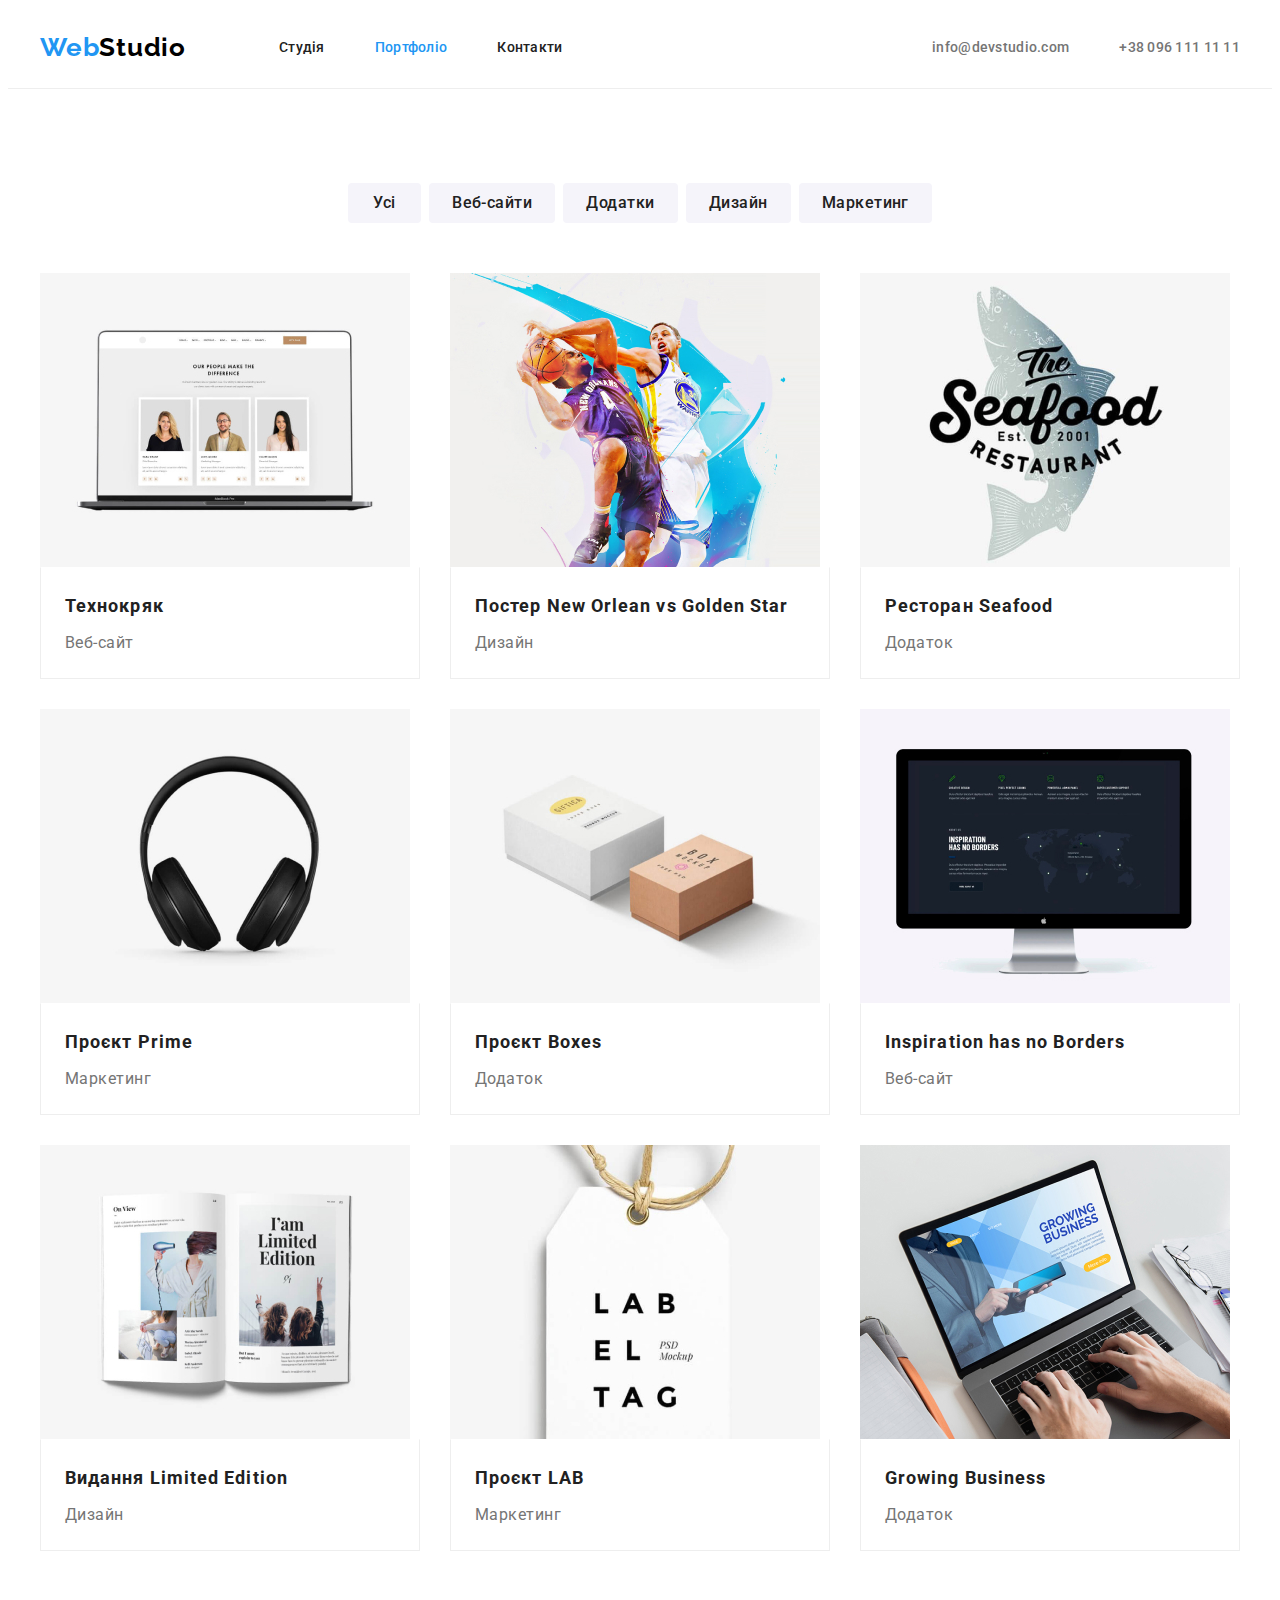
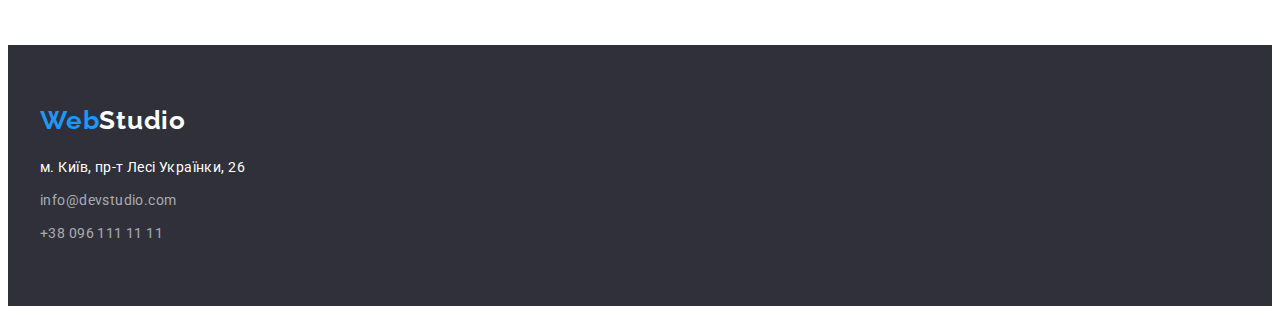
==== portfolio.html @ 3a5af059 "правки" ====
<!DOCTYPE html>
<html lang="uk">
  <!-- Head -->
  <head>
    <!-- Falcon -->
    <meta charset="UTF-8" />
    <meta http-equiv="X-UA-Compatible" content="IE=edge" />
    <meta name="viewport" content="width=device-width, initial-scale=1.0" />
    <!-- Favicon start -->
    <link
      rel="icon"
      type="image/png"
      sizes="32x32"
      href="./images/favicon/favicon-32x32.png"
    />
    <meta name="msapplication-TileColor" content="#da532c" />
    <meta name="theme-color" content="#ffffff" />
    <meta name="msapplication-TileColor" content="#da532c" />
    <meta name="theme-color" content="#ffffff" />
    <!-- Favicon end -->
    <title>Web Studio</title>
    <!-- Підключення шрифтів -->
    <link rel="preconnect" href="https://fonts.googleapis.com" />
    <link rel="preconnect" href="https://fonts.gstatic.com" crossorigin />
    <link
      href="https://fonts.googleapis.com/css2?family=Raleway:wght@700&family=Roboto:wght@400;500;700;900&display=swap"
      rel="stylesheet"
    />
    <!-- підключення стилів modern-normalize -->
    <link
      rel="stylesheet"
      href="https://cdnjs.cloudflare.com/ajax/libs/modern-normalize/1.1.0/modern-normalize.min.css"
      integrity="sha512-wpPYUAdjBVSE4KJnH1VR1HeZfpl1ub8YT/NKx4PuQ5NmX2tKuGu6U/JRp5y+Y8XG2tV+wKQpNHVUX03MfMFn9Q=="
      crossorigin="anonymous"
      referrerpolicy="no-referrer"
    />
    <!-- підключення стилів css -->
    <link rel="stylesheet" href="./css/style.css" />
  </head>
  <body class="body">
    <!-- Header -->
    <header class="page-header">
      <div class="container header-container">
        <a href="./index.html" class="logo"
          >Web<span class="logo-web">Studio</span></a
        >
        <!-- Site nav -->
        <nav class="header-nav">
          <ul class="site-nav list">
            <li class="link">
              <a href="./index.html" class="nav-link">Студія</a>
            </li>
            <li class="link">
              <a href="./portfolio.html" class="link-current">Портфоліо</a>
            </li>
            <li class="link"><a href="" class="nav-link">Контакти</a></li>
          </ul>
        </nav>
        <!-- Авторизація -->
        <ul class="auth-nav list">
          <li class="link link-mail">
            <a href="mailto:info@devstudio.com" class="auth-link-mail"
              >info@devstudio.com</a
            >
          </li>
          <li class="link link-tel">
            <a href="tel:+380961111111" class="auth-link-tel"
              >+38 096 111 11 11</a
            >
          </li>
        </ul>
      </div>
    </header>
    <!--Мейн-->
    <main class="page-main">
      <!-- Кнопки -->
      <section class="section">
        <div class="container">
          <h1 class="visually-hidden">Кнопки</h1>
          <ul class="filter list">
            <li><button type="button" class="filter-button">Усі</button></li>
            <li>
              <button type="button" class="filter-button">Веб-сайти</button>
            </li>
            <li>
              <button type="button" class="filter-button">Додатки</button>
            </li>
            <li><button type="button" class="filter-button">Дизайн</button></li>
            <li>
              <button type="button" class="filter-button">Маркетинг</button>
            </li>
          </ul>
          <ul class="projects list">
            <li class="projects-list">
              <a href="" class="link"
                ><img
                  src="./images/portfolio/img.jpg"
                  alt="відкритий ноутбук"
                  width="370"
                  height="294"
                />
                <div class="projects-name">
                  <h2 class="projects-title">Технокряк</h2>
                  <p class="projects-text">Веб-сайт</p>
                </div>
              </a>
            </li>
            <li class="projects-list">
              <a href="" class="link">
                <img
                  src="./images/portfolio/img1.jpg"
                  alt="два баскетболіста"
                  width="370"
                  height="294"
                />
                <div class="projects-name">
                  <h2 class="projects-title">
                    Постер New Orlean vs Golden Star
                  </h2>
                  <p class="projects-text">Дизайн</p>
                </div></a
              >
            </li>
            <li class="projects-list">
              <a href="" class="link">
                <img
                  src="./images/portfolio/img2.jpg"
                  alt="logo ресторана Seafood"
                  width="370"
                  height="294"
                />
                <div class="projects-name">
                  <h2 class="projects-title">Ресторан Seafood</h2>
                  <p class="projects-text">Додаток</p>
                </div></a
              >
            </li>
            <li class="projects-list">
              <a href="" class="link">
                <img
                  src="./images/portfolio/img3.jpg"
                  alt="навушники"
                  width="370"
                  height="294"
                />
                <div class="projects-name">
                  <h2 class="projects-title">Проєкт Prime</h2>
                  <p class="projects-text">Маркетинг</p>
                </div></a
              >
            </li>
            <li class="projects-list">
              <a href="" class="link">
                <img
                  src="./images/portfolio/img4.jpg"
                  alt="дві коробки"
                  width="370"
                  height="294"
                />
                <div class="projects-name">
                  <h2 class="projects-title">Проєкт Boxes</h2>
                  <p class="projects-text">Додаток</p>
                </div></a
              >
            </li>
            <li class="projects-list">
              <a href="" class="link">
                <img
                  src="./images/portfolio/img5.jpg"
                  alt="Монітор"
                  width="370"
                  height="294"
                />
                <div class="projects-name">
                  <h2 lang="en" class="projects-title">
                    Inspiration has no Borders
                  </h2>
                  <p class="projects-text">Веб-сайт</p>
                </div></a
              >
            </li>
            <li class="projects-list">
              <a href="" class="link">
                <img
                  src="./images/portfolio/img6.jpg"
                  alt="відкрита книга"
                  width="370"
                  height="294"
                />
                <div class="projects-name">
                  <h2 class="projects-title">Видання Limited Edition</h2>
                  <p class="projects-text">Дизайн</p>
                </div></a
              >
            </li>
            <li class="projects-list">
              <a href="" class="link">
                <img
                  src="./images/portfolio/img7.jpg"
                  alt="лейбл LAB"
                  width="370"
                  height="294"
                />
                <div class="projects-name">
                  <h2 class="projects-title">Проєкт LAB</h2>
                  <p class="projects-text">Маркетинг</p>
                </div></a
              >
            </li>
            <li class="projects-list">
              <a href="" class="link">
                <img
                  src="./images/portfolio/img8.jpg"
                  alt="людина працює за ноутбуком"
                  width="370"
                  height="294"
                />
                <div class="projects-name">
                  <h2 lang="en" class="projects-title">Growing Business</h2>
                  <p class="projects-text">Додаток</p>
                </div>
              </a>
            </li>
          </ul>
        </div>
      </section>
    </main>
    <!--Footer-->
    <footer class="page-footer">
      <div class="container">
        <a href="./index.html" class="footer-logo"
          >Web<span class="logo-footer-web">Studio</span></a
        >
        <address class="box-address">
          <ul class="address list">
            <li class="link footer-link">
              <a
                href="https://www.google.com/maps/place/бул.+Леси+Украинки,+26,+Киев,+02000/@50.4265807,30.5361971,17z/data=!3m1!4b1!4m5!3m4!1s0x40d4cf0e033ecbe9:0x57a4dffefec77da0!8m2!3d50.4265807!4d30.5383858"
                class="footer-link-address"
                >м. Київ, пр-т Лесі Українки, 26</a
              >
            </li>
            <li class="link footer-link">
              <a href="mailto:info@devstudio.com" class="footer-link-mail"
                >info@devstudio.com</a
              >
            </li>
            <li class="link footer-link">
              <a href="tel:+380961111111" class="footer-link-tel"
                >+38 096 111 11 11</a
              >
            </li>
          </ul>
        </address>
      </div>
    </footer>
  </body>
</html>
---- css/style.css ----
/* 
Цвет основного текста #757575;
Вторичный цвет текста #212121;
Цвет логотипа футера #000000;
Цвет текста кнопок #ffffff;
Цвет текста футера #ffffff;
Акцент цвета текста футера rgba(255, 255, 255, 0.6);
Акцент #2196F3;
Основной цвет фона #F5F5F5;
Вторичный цвет фона #F5F4FA;
Цвет фона хедера #ffffff;
Цвет фона герой #2F303A;
Цвет активации кнопки #188CE8;
Цвет фона футера #2F303A; 
*/

:root {
    /* текст */
    --primary-text-color: #757575;
    --title-text-color: #212121;
    --logo-text-color: #000000;
    --button-text-color: #ffffff;
    --footer-text-color: #ffffff;
    --accent-color-text-footer: rgba(255, 255, 255, 0.6);
     /* фон */
    --accent-color: #2196F3;
    --background-color-page: #F5F5F5;
    --secondary-background-color-pag: #F5F4FA;
    --background-color-header: #ffffff;
    --booton-activ-color: #188CE8;
    --background-color-footer: #2F303A;
    --background-color-hero: #C4C4C4;
    /* рамка */
    --color-border-projects: #eeeeee;
    /* формули */
    --items: 3;
    --indent: 30px;
}

.body {
    color: var(--primary-text-color);
    font-family: Roboto, sans-serif;
}
/* Reset */
h1,h2,h3,h4,h5,h6,p {
    margin: 0;
    padding: 0;
}

img {
    display: block;
    max-width: 100%;
    height: auto;
}
.list {
    list-style: none;

    margin: 0;
    padding: 0;
}
.link {
    text-decoration: none;
    color: currentColor;
}

/* Секції */
.section {
    padding-top: 94px;
    padding-bottom: 94px;
}

.section.no-padding {
    padding-top: 0;
}

/* Header */
.page-header {
background-color: var(--background-color-header);

border-bottom: 1px solid var(--color-border-projects);
    
letter-spacing: 0.02em;
}
/* Центрування */
.header-container {
display: flex;
align-items: center;
}

.container {
    margin-left: auto;
    margin-right: auto;
    padding-left: 15px;
    padding-right: 15px;
    max-width: 1200px;
}

/* Логотип header*/
.logo {
    margin-right: 93px;
    padding-top: 24px;
    padding-bottom: 25px;

    color: currentColor;
    color: var(--accent-color);
    
    font-family: Raleway, sans-serif;
    letter-spacing: 0.03em;
    font-weight: 700;
    font-size: 26px;
    line-height: 1.19;
    text-decoration: none;
}
.logo-web {
    color: currentColor;
    color: var(--logo-text-color);
    
    font-family: Raleway, sans-serif;
    letter-spacing: 0.03em;
    font-weight: 700;
    font-size: 26px;
    line-height: 1.19;
    text-decoration: none;
}

/* Site nav */
.header-nav {
display: flex;
margin-right: auto;
}

.site-nav {
    display: flex;
    gap: 50px;
}

.nav-link {
    display: block;
    padding-top: 32px;
    padding-bottom: 32px;

    color: currentColor;
    color: var(--title-text-color);

    letter-spacing: 0.02em;
    font-weight: 500;
    font-size: 14px;
    line-height: 1.14;
    text-decoration: none;
}
.site-nav .nav-link:hover, 
.site-nav .nav-link:focus {
color: var(--accent-color);
}

.link-current {
    display: block;
    padding-top: 32px;
    padding-bottom: 32px;

    color: currentColor;
    color: var(--accent-color);
    
    letter-spacing: 0.02em;
    font-weight: 500;
    font-size: 14px;
    line-height: 1.14;
    text-decoration: none;
}

/* Авторизація */
.auth-nav {
display: flex;
}

.link-mail {
margin-right: 50px;
}

.auth-link-mail {
display: block;
padding-top: 32px;
padding-bottom: 32px;

color: currentColor;
color: var(--primary-text-color);

letter-spacing: 0.02em;
font-weight: 500;
font-size: 14px;
line-height: 1.14;
text-decoration: none;
}
.auth-link-mail:hover,
.auth-link-mail:focus {
color: var(--accent-color);
}
.auth-link-tel {
    display: block;
    padding-top: 32px;
    padding-bottom: 32px;

    color: currentColor;
    color: var(--primary-text-color);
    
    letter-spacing: 0.02em;
    font-weight: 500;
    font-size: 14px;
    line-height: 1.14;
    text-decoration: none;
}
.auth-link-tel:hover,
.auth-link-tel:focus {
    color: var(--accent-color);
}

/* Main */

/* Блок герой */
.hero {
text-align: center;
}

.hero-container {
padding-top: 200px;
padding-bottom: 200px;

background-color: var(--background-color-hero);
max-width: 1600px;
height: 600px;
background-image: linear-gradient(to right, 
rgba(47, 48, 58, 0.4), rgba(47, 48, 58, 0.4)), 
url('../images/hero.jpg');
background-repeat: no-repeat;
background-position: center;
background-size: cover;
}

.hero-title {
margin-bottom: 30px;

color: var(--button-text-color);
    
letter-spacing: 0.06em;
font-weight: 900;
font-size: 44px;
line-height: 1.36;
text-transform: uppercase;
}
.hero-button {
display: inline-block;
padding: 10px 32px;
min-width: 216px;
border-radius: 4px;
border: 1px solid transparent;


background-color: var(--accent-color);
color: var(--button-text-color);

font-family: inherit;
letter-spacing: 0.06em;
font-weight: 700;
font-size: 16px;
line-height: 1.88;
}

.hero-button:hover,
.hero-button:focus {
background-color: var(--booton-activ-color);
cursor: pointer;
box-shadow: 0px 4px 4px rgba(0, 0, 0, 0.15);
    
}
/* Особливості */
.visually-hidden {
  position: absolute;
  width: 1px;
  height: 1px;
  margin: -1px;
  border: 0;
  padding: 0;
  white-space: nowrap;
  clip-path: inset(100%);
  clip: rect(0 0 0 0);
  overflow: hidden;
}

.features {
--items: 4;
display: flex;
gap: 30px;
}

.features-list {
flex-basis: calc((100% - var(--indent) * (var(--items) - 1)) / var(--items));
}

.features-list::before {
content: "";
height: 120px;
display: block;
margin-bottom: 30px;
background-repeat: no-repeat;
background-position: center;
background-size: auto;
background-color: var(--secondary-background-color-pag);
}

.icon-antenna::before {
    background-image: url('../images/antenna.svg');
    border-radius: 4px;
}

.icon-clock::before {
    background-image: url('../images/clock.svg');
    border-radius: 4px;
}

.icon-vector::before {
background-image: url('../images/vector.svg');
border-radius: 4px;
}

.icon-astronaut::before {
background-image: url('../images/astronaut.svg');
border-radius: 4px;
}

.features-title {
margin-bottom: 10px;

color: var(--title-text-color);

letter-spacing: 0.03em;
font-weight: 700;
font-size: 14px;
line-height: 1.14;
text-transform: uppercase;
}
.features-text {
color: var(--primary-text-color);

letter-spacing: 0.03em;
font-size: 14px;
line-height: 1.71;
}
/* Чим ми займаємося */
.work-title {
margin-bottom: 50px;

color: var(--title-text-color);

letter-spacing: 0.03em;
font-weight: 700;
font-size: 36px;
line-height: 1.17;
text-align: center;
}

.work {
--items: 3;
display: flex;
gap: 30px;
}

.work-list {
flex-basis: calc((100% - var(--indent) * (var(--items) - 1)) / var(--items));
}

/* Наша команда */
.fon {
    background-color: var(--secondary-background-color-pag);
}

.team-title {
margin-bottom: 50px;

color: var(--title-text-color);

letter-spacing: 0.03em;
font-weight: 700;
font-size: 36px;
line-height: 1.17;
text-align: center;
}

.team {
--items: 4;
display: flex;
gap: 30px;
}

.team-item {
flex-basis: calc((100% - var(--indent) * (var(--items) - 1)) / var(--items));

background-color: var(--background-color-header);

box-shadow: 0px 1px 3px rgba(0, 0, 0, 0.12), 0px 1px 1px rgba(0, 0, 0, 0.14), 0px 2px 1px rgba(0, 0, 0, 0.2);
border-radius: 0px 0px 4px 4px;
}

.box-name {
padding-top: 30px;
padding-bottom: 30px;
}

.socials-item {
margin-left: auto;
margin-right: auto;
}

.team-name {
margin-bottom: 10px;

color: var(--title-text-color);

letter-spacing: 0.03em;
font-weight: 500;
font-size: 16px;
line-height: 1.19;
text-align: center;
}
.team-text {
margin-bottom: 16px;
color: var(--primary-text-color);

letter-spacing: 0.03em;
font-size: 16px;
line-height: 1.19;
text-align: center;
}

.network-list {
display: flex;
align-items: center;
gap: 10px;
margin-left: auto;
margin-right: auto;
}

.socials-link:hover,
.socials-link:focus {
color: var(--accent-color);
}

/* Постійні клієнти */

.clients-title {
margin-bottom: 50px;

color: var(--title-text-color);

letter-spacing: 0.03em;
font-weight: 700;
font-size: 36px;
line-height: 1.17;
text-align: center;
}

.clients {
--items: 6;
display: flex;
flex-wrap: wrap;
gap: 30px;
}

.clients-list {
flex-basis: calc((100% - var(--indent) * (var(--items) - 1)) / var(--items));
}

.clients-list::before {
content: "";
height: 92px;
display: block;
background-repeat: no-repeat;
background-position: center;
background-size: auto;
background-color: var(--background-color-page);
border: 1px solid rgba(175, 177, 184, 1);
border-radius: 4px;
}

/* Footer */
.page-footer {
    padding-top: 60px;
    padding-bottom: 60px;

    background-color: var(--background-color-footer); 
}
/* Логотип Footer */
.footer-logo {
    color: currentColor;
    color: var(--accent-color);
    
    font-family: Raleway, sans-serif;
    letter-spacing: 0.03em;
    font-weight: 700;
    font-size: 26px;
    line-height: 1.19;
    text-decoration: none;
}

.logo-footer-web {
    color: var(--footer-text-color);

    font-family: Raleway, sans-serif;
    letter-spacing: 0.03em;
    font-weight: 700;
    font-size: 26px;
    line-height: 1.19;
    text-decoration: none;
}
/* Адреса Footer */
.box-address {
margin-top: 20px;
}

.address {
    letter-spacing: 0.03em;
    font-family: Roboto, sans-serif;
    font-style: normal;
    font-size: 14px;
    line-height: 1.19;
}

.footer-link {
margin-top: 0;
margin-bottom: 9px;
}

.footer-link:last-child {
    margin-bottom: 0;
}

.footer-link-address {
    color: currentColor;
    color: var(--footer-text-color);
    
    text-decoration: none;
    letter-spacing: 0.03em;
    font-size: 14px;
    line-height: 1.71;
}
.footer-link-mail {
    color: currentColor;
    color: var(--accent-color-text-footer);
    
    text-decoration: none;
    letter-spacing: 0.03em;
    font-size: 14px;
    line-height: 1.71;
}
.footer-link-tel {
    color: currentColor;
    color: var(--accent-color-text-footer);
    
    text-decoration: none;
    letter-spacing: 0.03em;
    font-size: 14px;
    line-height: 1.71;
} 
.footer-link-mail:hover,
.footer-link-mail:focus {
    color: var(--accent-color);
}
.footer-link-tel:hover,
.footer-link-tel:focus {
    color: var(--accent-color);
}
.footer-link-address:hover,
.footer-link-address:focus {
    color: var(--accent-color);
}

/* ---------ПОРТФОЛІО--------- */

/* Кнопки */
.filter {
margin-top: 0;
margin-bottom: 50px;
display: flex;
gap: 8px;
justify-content: center;
}

.filter-button {
margin-left: 0;

display: inline-block;
padding: 6px 22px;
min-width: 73px;
border-radius: 4px;
border: 1px solid transparent;

color: var(--title-text-color);
background-color: var(--secondary-background-color-pag);

font-family: inherit;
letter-spacing: 0.03em;
font-weight: 500;
font-size: 16px;
line-height: 1.63;
text-align: center;
}

.filter-button:hover,
.filter-button:focus {
color: var(--button-text-color);
background-color: var(--accent-color);
cursor: pointer;
box-shadow: 0px 3px 1px rgba(0, 0, 0, 0.1), 0px 1px 2px rgba(0, 0, 0, 0.08), 0px 2px 2px rgba(0, 0, 0, 0.12);
}
/* Проекти */
.projects {
--items: 3;    
display: flex;
flex-wrap: wrap;
gap: 30px;
}

.projects-list {
flex-basis: calc((100% - var(--indent) * (var(--items) - 1)) / var(--items));
}

.list-projects:nth-child(3n) {
    margin-right: 0;
}

.projects-list:hover, 
.projects-list:focus {
box-shadow: 0px 1px 1px rgba(0, 0, 0, 0.12), 0px 4px 4px rgba(0, 0, 0, 0.06), 1px 4px 6px rgba(0, 0, 0, 0.16);
}

.projects-name {
padding: 20px 24px;

border-top: 1px solid transparent;
border-right: 1px solid var(--color-border-projects);
border-bottom: 1px solid var(--color-border-projects);
border-left: 1px solid var(--color-border-projects);
}

.projects-title {
margin-bottom: 4px;
color: var(--title-text-color);

letter-spacing: 0.06em;
font-weight: 700;
font-size: 18px;
line-height: 2.0;
}
.projects-text {
color: var(--primary-text-color);

letter-spacing: 0.03em;
font-size: 16px;
line-height: 1.88;
}
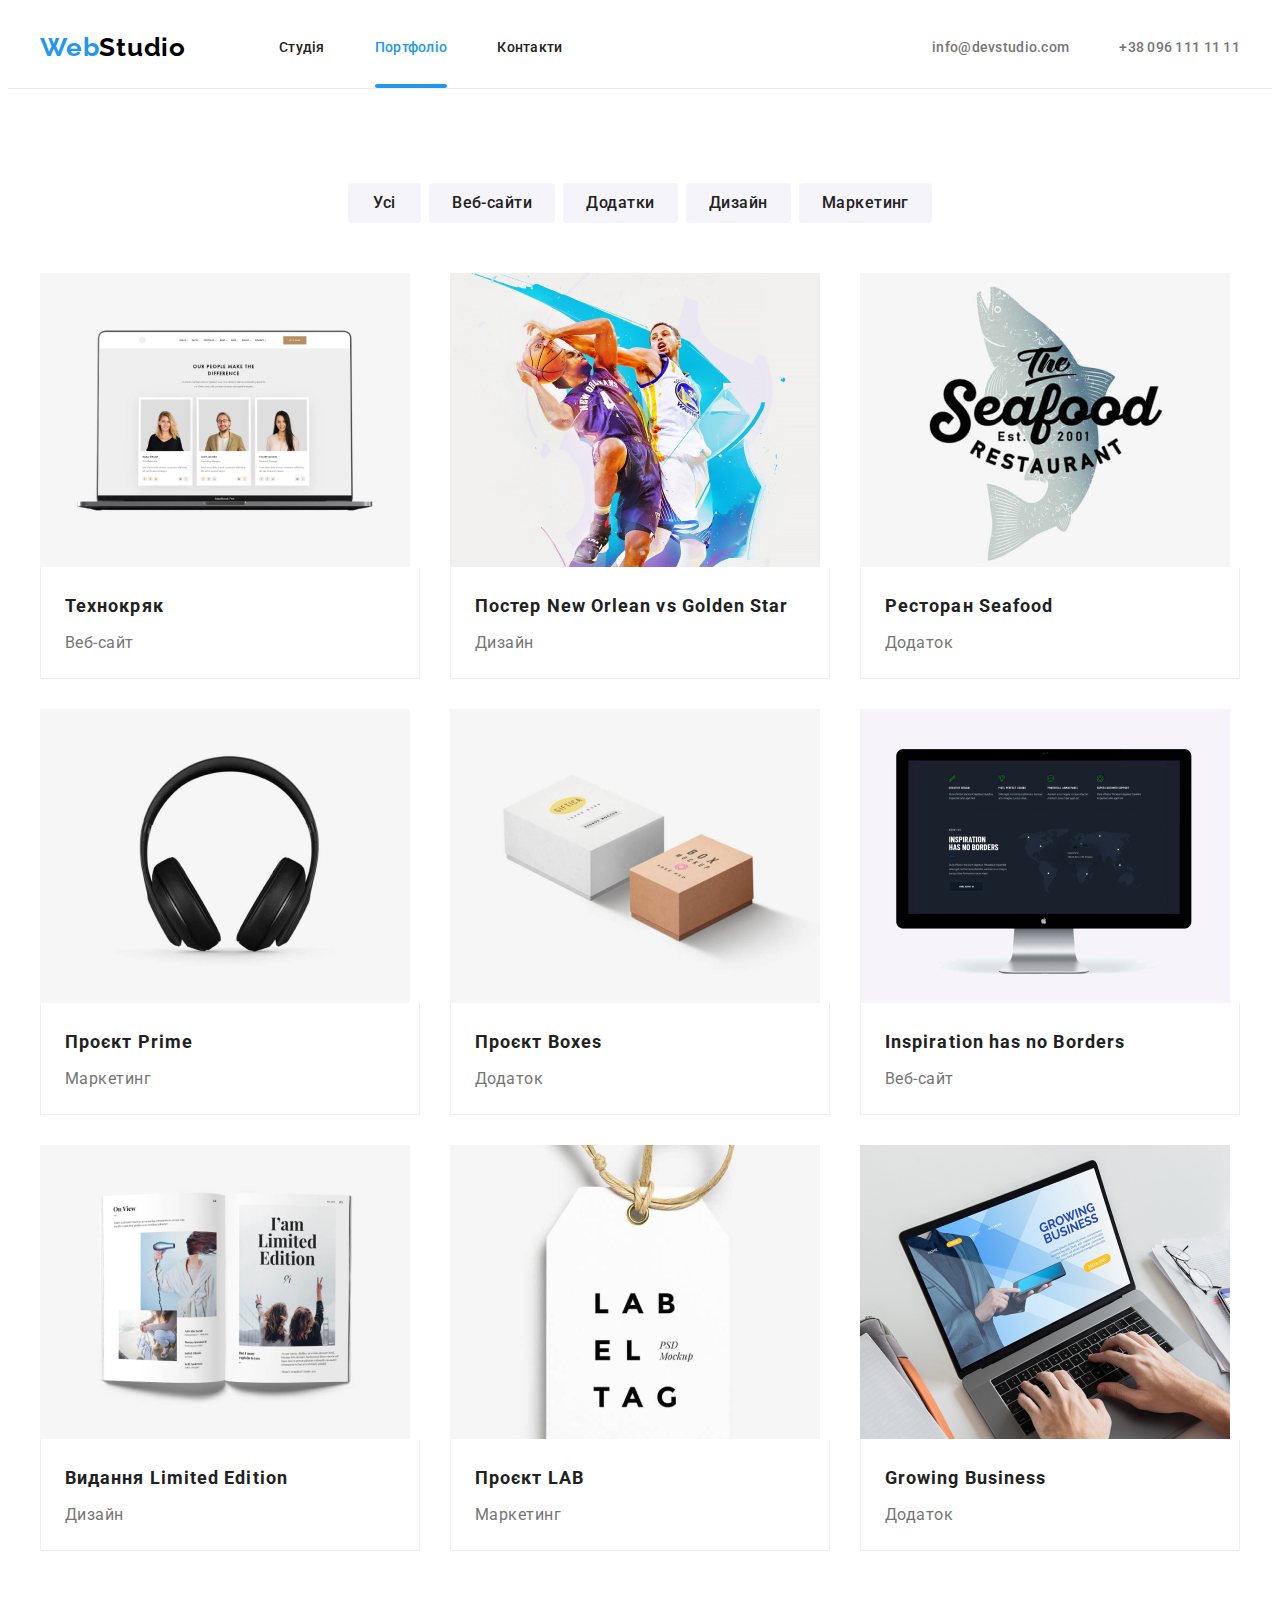
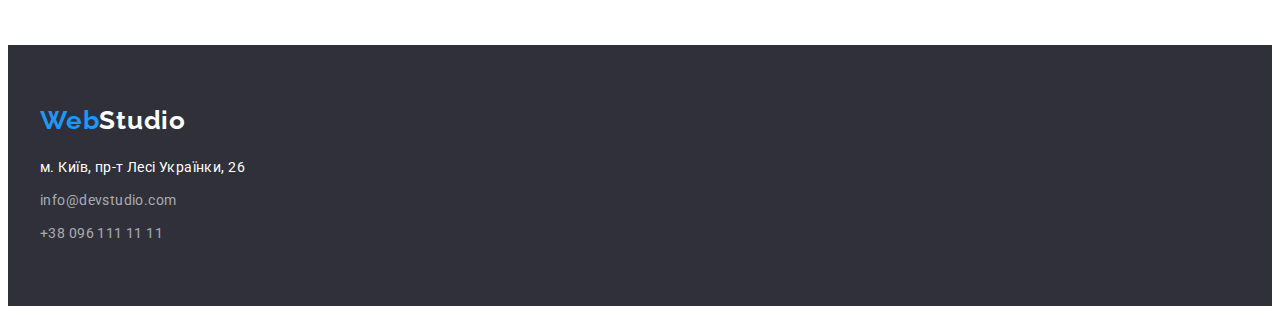
==== commit d6c046bc: "правки" ====
--- a/portfolio.html
+++ b/portfolio.html
@@ -106,8 +106,8 @@
               </a>
             </li>
             <li class="projects-list">
-              <a href="" class="link">
-                <img
+              <a href="" class="link"
+                ><img
                   src="./images/portfolio/img1.jpg"
                   alt="два баскетболіста"
                   width="370"
--- a/css/style.css
+++ b/css/style.css
@@ -156,7 +156,7 @@
 .link-current {
     display: block;
     padding-top: 32px;
-    padding-bottom: 32px;
+    /* padding-bottom: 32px; */
 
     color: currentColor;
     color: var(--accent-color);
@@ -168,13 +168,42 @@
     text-decoration: none;
 }
 
+.link-current:after {
+    content: "";
+    display: block;
+    min-width: 48px;
+    height: 4px;
+    border-radius: 4px;
+    background-color: var(--accent-color);
+    margin-top: 28px;
+    background-position: bottom;
+}
+
 /* Авторизація */
 .auth-nav {
 display: flex;
 }
 
 .link-mail {
+display: flex;
+align-items: center;
 margin-right: 50px;
+}
+
+.link-mail:before {
+content: "";
+display: block;
+background-repeat: no-repeat;
+background-position: center;
+background-size: auto;
+background-image: url("../images/svg/icons.svg");
+}
+
+.mail-icon {
+width: 16px;
+height: 12px;
+margin-right: 10px;
+fill: #188CE8;
 }
 
 .auth-link-mail {
@@ -296,7 +325,7 @@
 flex-basis: calc((100% - var(--indent) * (var(--items) - 1)) / var(--items));
 }
 
-.features-list::before {
+/* .features-list::before {
 content: "";
 height: 120px;
 display: block;
@@ -305,26 +334,37 @@
 background-position: center;
 background-size: auto;
 background-color: var(--secondary-background-color-pag);
-}
-
-.icon-antenna::before {
-    background-image: url('../images/antenna.svg');
+} */
+
+/* .icon-antenna::before {
+    background-image: url('../images/svg/icons.svg');
     border-radius: 4px;
 }
 
 .icon-clock::before {
-    background-image: url('../images/clock.svg');
+    background-image: url('../images/features/clock.svg');
     border-radius: 4px;
 }
 
 .icon-vector::before {
-background-image: url('../images/vector.svg');
+background-image: url('../images/features/vector.svg');
 border-radius: 4px;
 }
 
 .icon-astronaut::before {
-background-image: url('../images/astronaut.svg');
+background-image: url('../images/features/astronaut.svg');
 border-radius: 4px;
+} */
+
+.box-icon-features {
+background: var(--secondary-background-color-pag);
+border-radius: 4px;
+height: 120px;
+margin-bottom: 30px;
+}
+
+.features-icon {
+margin: 25px 100px;
 }
 
 .features-title {
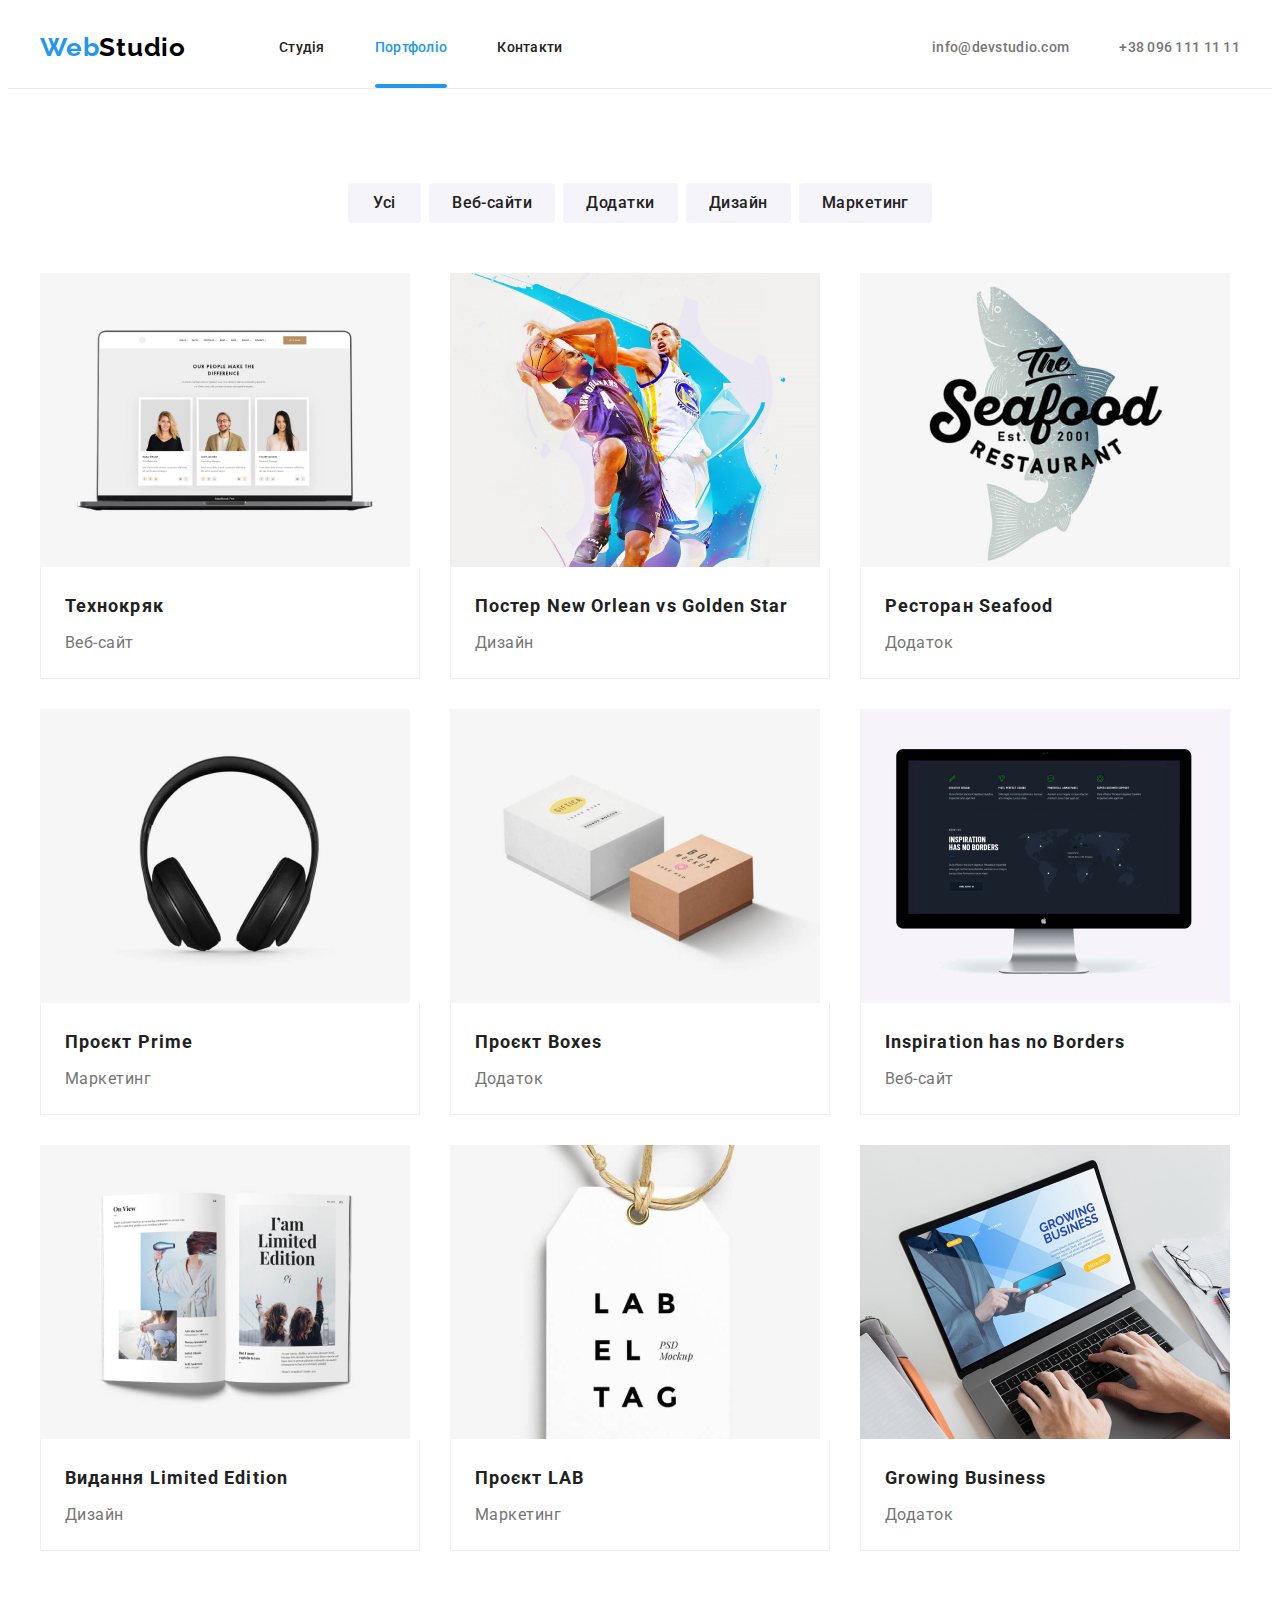
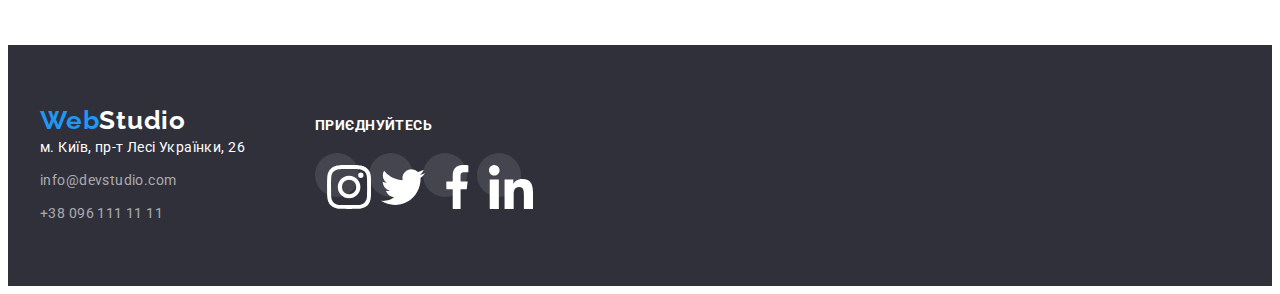
==== commit f0e5b5b5: "портфолио готово кроме хедера" ====
--- a/portfolio.html
+++ b/portfolio.html
@@ -57,18 +57,20 @@
           </ul>
         </nav>
         <!-- Авторизація -->
-        <ul class="auth-nav list">
-          <li class="link link-mail">
-            <a href="mailto:info@devstudio.com" class="auth-link-mail"
-              >info@devstudio.com</a
-            >
-          </li>
-          <li class="link link-tel">
-            <a href="tel:+380961111111" class="auth-link-tel"
-              >+38 096 111 11 11</a
-            >
-          </li>
-        </ul>
+        <div class="box-nav">
+          <ul class="auth-nav list">
+            <li class="link link-mail">
+              <a href="mailto:info@devstudio.com" class="auth-link-mail"
+                >info@devstudio.com</a
+              >
+            </li>
+            <li class="link link-tel">
+              <a href="tel:+380961111111" class="auth-link-tel"
+                >+38 096 111 11 11</a
+              >
+            </li>
+          </ul>
+        </div>
       </div>
     </header>
     <!--Мейн-->
@@ -227,31 +229,97 @@
     </main>
     <!--Footer-->
     <footer class="page-footer">
-      <div class="container">
-        <a href="./index.html" class="footer-logo"
-          >Web<span class="logo-footer-web">Studio</span></a
-        >
-        <address class="box-address">
-          <ul class="address list">
-            <li class="link footer-link">
+      <div class="container box-footer">
+        <div class="box-address">
+          <a href="./index.html" class="footer-logo"
+            >Web<span class="logo-footer-web">Studio</span></a
+          >
+          <address class="box-address">
+            <ul class="address list">
+              <li class="link footer-link">
+                <a
+                  href="https://www.google.com/maps/place/бул.+Леси+Украинки,+26,+Киев,+02000/@50.4265807,30.5361971,17z/data=!3m1!4b1!4m5!3m4!1s0x40d4cf0e033ecbe9:0x57a4dffefec77da0!8m2!3d50.4265807!4d30.5383858"
+                  class="footer-link-address"
+                  >м. Київ, пр-т Лесі Українки, 26</a
+                >
+              </li>
+              <li class="link footer-link">
+                <a href="mailto:info@devstudio.com" class="footer-link-mail"
+                  >info@devstudio.com</a
+                >
+              </li>
+              <li class="link footer-link">
+                <a href="tel:+380961111111" class="footer-link-tel"
+                  >+38 096 111 11 11</a
+                >
+              </li>
+            </ul>
+          </address>
+        </div>
+        <div class="box-footer-icon">
+          <h2 class="footer-title">приєднуйтесь</h2>
+          <ul class="network-list list">
+            <li class="socials-item">
               <a
-                href="https://www.google.com/maps/place/бул.+Леси+Украинки,+26,+Киев,+02000/@50.4265807,30.5361971,17z/data=!3m1!4b1!4m5!3m4!1s0x40d4cf0e033ecbe9:0x57a4dffefec77da0!8m2!3d50.4265807!4d30.5383858"
-                class="footer-link-address"
-                >м. Київ, пр-т Лесі Українки, 26</a
-              >
-            </li>
-            <li class="link footer-link">
-              <a href="mailto:info@devstudio.com" class="footer-link-mail"
-                >info@devstudio.com</a
-              >
-            </li>
-            <li class="link footer-link">
-              <a href="tel:+380961111111" class="footer-link-tel"
-                >+38 096 111 11 11</a
-              >
-            </li>
-          </ul>
-        </address>
+                class="socials-link-footer link"
+                href="https://instagram.com"
+                target="_blank"
+                rel="noopener noreferrer"
+                lang="en"
+                aria-label="instagram"
+              >
+                <svg class="socials-icon" width="44" height="44">
+                  <use href="./images/svg/icons.svg#icon-instagram-2"></use>
+                </svg>
+              </a>
+            </li>
+
+            <li class="socials-item">
+              <a
+                class="socials-link-footer link"
+                href="https://instagram.com"
+                target="_blank"
+                rel="noopener noreferrer"
+                lang="en"
+                aria-label="twitter"
+              >
+                <svg class="socials-icon" width="44" height="44">
+                  <use href="./images/svg/icons.svg#icon-twitter-1"></use>
+                </svg>
+              </a>
+            </li>
+
+            <li class="socials-item">
+              <a
+                class="socials-link-footer link"
+                href="https://instagram.com"
+                target="_blank"
+                rel="noopener noreferrer"
+                lang="en"
+                aria-label="facebook"
+              >
+                <svg class="socials-icon" width="44" height="44">
+                  <use href="./images/svg/icons.svg#icon-facebook-1"></use>
+                </svg>
+              </a>
+            </li>
+
+            <li class="socials-item">
+              <a
+                class="socials-link-footer link"
+                href="https://instagram.com"
+                target="_blank"
+                rel="noopener noreferrer"
+                lang="en"
+                aria-label="linkedin"
+              >
+                <svg class="socials-icon" width="44" height="44">
+                  <use href="./images/svg/icons.svg#icon-linkedin-1"></use>
+                </svg>
+              </a>
+            </li>
+          </ul>
+        </div>
       </div>
     </footer>
   </body>
--- a/css/style.css
+++ b/css/style.css
@@ -22,7 +22,8 @@
     --button-text-color: #ffffff;
     --footer-text-color: #ffffff;
     --accent-color-text-footer: rgba(255, 255, 255, 0.6);
-     /* фон */
+    --color-icon: #AFB1B8;
+    /* фон */
     --accent-color: #2196F3;
     --background-color-page: #F5F5F5;
     --secondary-background-color-pag: #F5F4FA;
@@ -125,13 +126,13 @@
 
 /* Site nav */
 .header-nav {
-display: flex;
 margin-right: auto;
 }
 
 .site-nav {
     display: flex;
     gap: 50px;
+    margin-right: auto;
 }
 
 .nav-link {
@@ -184,34 +185,12 @@
 display: flex;
 }
 
-.link-mail {
-display: flex;
-align-items: center;
-margin-right: 50px;
-}
-
-.link-mail:before {
-content: "";
-display: block;
-background-repeat: no-repeat;
-background-position: center;
-background-size: auto;
-background-image: url("../images/svg/icons.svg");
-}
-
-.mail-icon {
-width: 16px;
-height: 12px;
-margin-right: 10px;
-fill: #188CE8;
-}
-
 .auth-link-mail {
 display: block;
+margin-right: 50px;
 padding-top: 32px;
 padding-bottom: 32px;
 
-color: currentColor;
 color: var(--primary-text-color);
 
 letter-spacing: 0.02em;
@@ -220,10 +199,21 @@
 line-height: 1.14;
 text-decoration: none;
 }
+
+.mail-icon {
+fill: currentColor;
+}
+
+.tel-icon {
+fill: currentColor;
+}
+
 .auth-link-mail:hover,
 .auth-link-mail:focus {
 color: var(--accent-color);
-}
+fill: var(--accent-color);
+}
+
 .auth-link-tel {
     display: block;
     padding-top: 32px;
@@ -240,7 +230,8 @@
 }
 .auth-link-tel:hover,
 .auth-link-tel:focus {
-    color: var(--accent-color);
+color: var(--accent-color);
+fill: var(--accent-color);
 }
 
 /* Main */
@@ -333,27 +324,28 @@
 background-repeat: no-repeat;
 background-position: center;
 background-size: auto;
+border-radius: 4px;
 background-color: var(--secondary-background-color-pag);
-} */
-
-/* .icon-antenna::before {
-    background-image: url('../images/svg/icons.svg');
-    border-radius: 4px;
+}
+
+.icon-antenna::before {
+content: "";
+background-image: url('../images/svg/antenna.svg');
 }
 
 .icon-clock::before {
-    background-image: url('../images/features/clock.svg');
-    border-radius: 4px;
+content: "";
+background-image: url('../images/svg/clock.svg');
 }
 
 .icon-vector::before {
-background-image: url('../images/features/vector.svg');
-border-radius: 4px;
+content: "";
+background-image: url('../images/svg/diagram1.svg');
 }
 
 .icon-astronaut::before {
-background-image: url('../images/features/astronaut.svg');
-border-radius: 4px;
+content: "";
+background-image: url('../images/svg/astronaut.svg');
 } */
 
 .box-icon-features {
@@ -441,13 +433,10 @@
 }
 
 .box-name {
+width: 270px;
 padding-top: 30px;
 padding-bottom: 30px;
-}
-
-.socials-item {
-margin-left: auto;
-margin-right: auto;
+text-align: center;
 }
 
 .team-name {
@@ -459,7 +448,6 @@
 font-weight: 500;
 font-size: 16px;
 line-height: 1.19;
-text-align: center;
 }
 .team-text {
 margin-bottom: 16px;
@@ -468,20 +456,39 @@
 letter-spacing: 0.03em;
 font-size: 16px;
 line-height: 1.19;
-text-align: center;
 }
 
 .network-list {
 display: flex;
-align-items: center;
+justify-content: center;
 gap: 10px;
-margin-left: auto;
-margin-right: auto;
+padding: 0;
+margin: 0;
+list-style: none;
+}
+
+.socials-link {
+display: block;
+border: none;
+width: 44px;
+height: 44px;
+color: var(--color-icon);
+border-radius: 50%;
 }
 
 .socials-link:hover,
 .socials-link:focus {
-color: var(--accent-color);
+background-color: var(--accent-color);
+}
+
+.socials-icon:hover,
+.socials-icon:hover {
+fill: var(--button-text-color);
+}
+
+.socials-icon  {
+padding: 12px;
+fill: currentColor;
 }
 
 /* Постійні клієнти */
@@ -552,10 +559,6 @@
     text-decoration: none;
 }
 /* Адреса Footer */
-.box-address {
-margin-top: 20px;
-}
-
 .address {
     letter-spacing: 0.03em;
     font-family: Roboto, sans-serif;
@@ -613,6 +616,40 @@
     color: var(--accent-color);
 }
 
+.box-footer {
+display: flex;
+}
+
+.box-footer-icon {
+margin-left: 70px;
+margin-top: 12px;
+}
+
+.footer-title {
+margin-bottom: 20px;
+font-weight: 700;
+font-size: 14px;
+line-height: 16px;
+letter-spacing: 0.03em;
+text-transform: uppercase;
+color: var(--button-text-color);
+}
+
+.socials-link-footer {
+display: block;
+border: none;
+width: 44px;
+height: 44px;
+border-radius: 50%;
+background-color: rgba(255, 255, 255, 0.1);
+color: var(--button-text-color);
+}
+
+.socials-link-footer:hover,
+.socials-link-footer:focus {
+background-color: var(--accent-color);
+}
+
 /* ---------ПОРТФОЛІО--------- */
 
 /* Кнопки */
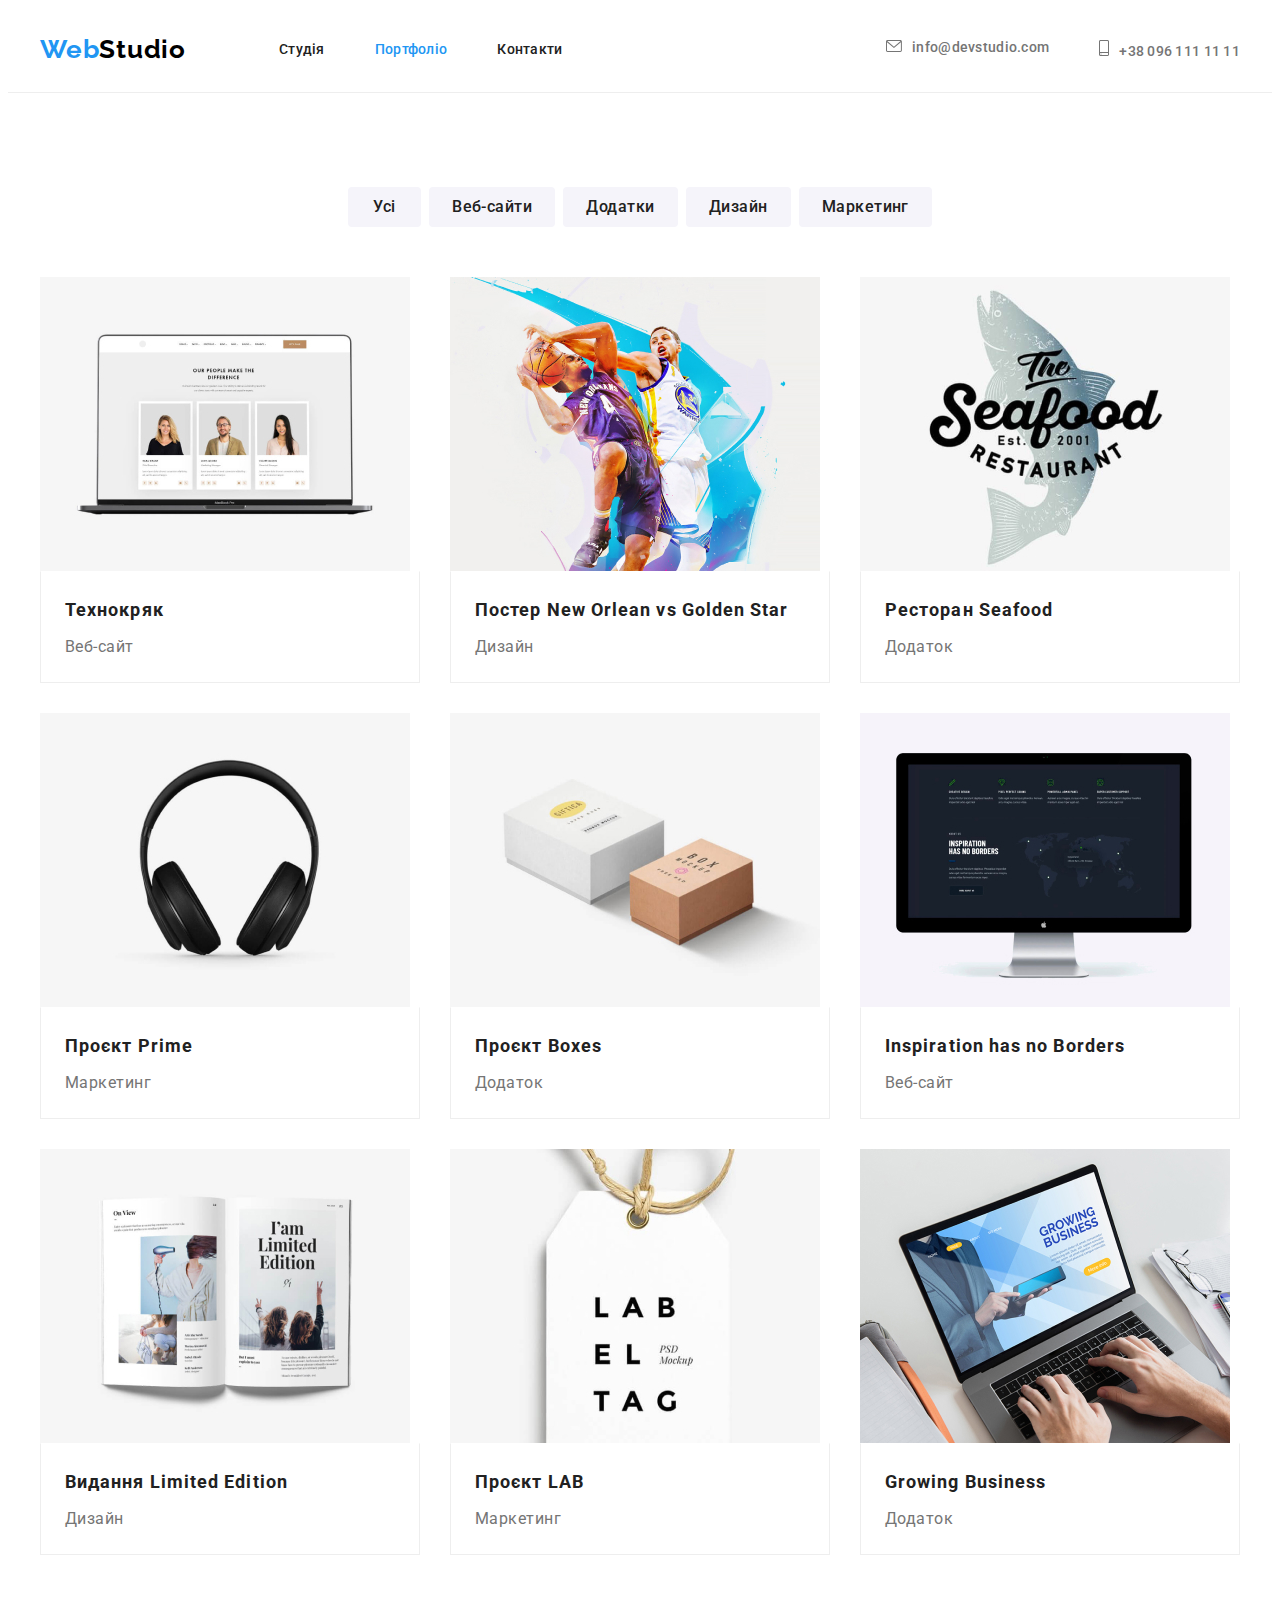
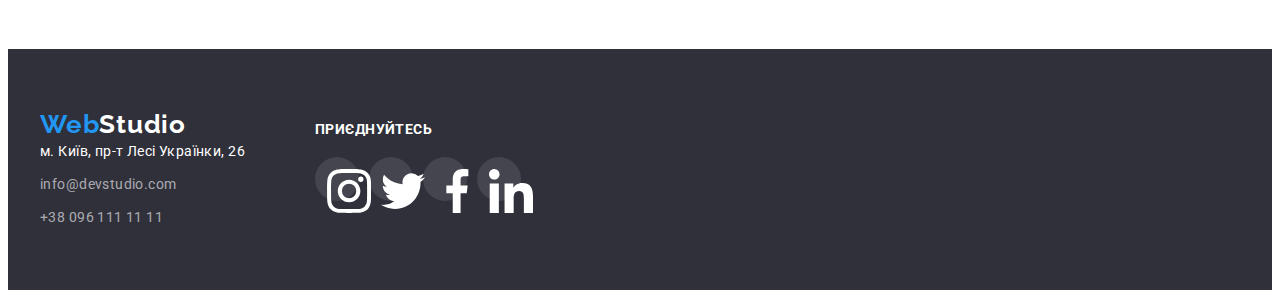
==== commit 542a2602: "хедер на порфолио" ====
--- a/portfolio.html
+++ b/portfolio.html
@@ -61,11 +61,19 @@
           <ul class="auth-nav list">
             <li class="link link-mail">
               <a href="mailto:info@devstudio.com" class="auth-link-mail"
+                ><span class="envelope">
+                  <svg class="mail-icon" widht="16" height="12">
+                    <use href="./images/svg/icons.svg#icon-envelope"></use>
+                  </svg> </span
                 >info@devstudio.com</a
               >
             </li>
             <li class="link link-tel">
               <a href="tel:+380961111111" class="auth-link-tel"
+                ><span class="smartphone">
+                  <svg class="tel-icon" widht="10" height="16">
+                    <use href="./images/svg/icons.svg#icon-smartphone"></use>
+                  </svg> </span
                 >+38 096 111 11 11</a
               >
             </li>
--- a/css/style.css
+++ b/css/style.css
@@ -24,7 +24,7 @@
     --accent-color-text-footer: rgba(255, 255, 255, 0.6);
     --color-icon: #AFB1B8;
     /* фон */
-    --accent-color: #2196F3;
+    --accent-color: #2196f3;
     --background-color-page: #F5F5F5;
     --secondary-background-color-pag: #F5F4FA;
     --background-color-header: #ffffff;
@@ -155,29 +155,18 @@
 }
 
 .link-current {
-    display: block;
-    padding-top: 32px;
-    /* padding-bottom: 32px; */
-
-    color: currentColor;
-    color: var(--accent-color);
-    
-    letter-spacing: 0.02em;
-    font-weight: 500;
-    font-size: 14px;
-    line-height: 1.14;
-    text-decoration: none;
-}
-
-.link-current:after {
-    content: "";
-    display: block;
-    min-width: 48px;
-    height: 4px;
-    border-radius: 4px;
-    background-color: var(--accent-color);
-    margin-top: 28px;
-    background-position: bottom;
+display: block;
+padding-top: 32px;
+padding-bottom: 32px;
+
+color: currentColor;
+color: var(--accent-color);
+    
+letter-spacing: 0.02em;
+font-weight: 500;
+font-size: 14px;
+line-height: 1.14;
+text-decoration: none;
 }
 
 /* Авторизація */
@@ -200,11 +189,27 @@
 text-decoration: none;
 }
 
+.envelope {
+display: inline-block;
+width: 16px;
+height: 12px;
+margin-right: 10px;
+}
+
 .mail-icon {
+width: 16px;
 fill: currentColor;
 }
 
+.smartphone {
+display: inline-block;
+width: 10px;
+height: 16px;
+margin-right: 10px;
+}
+
 .tel-icon {
+width: 10px;
 fill: currentColor;
 }
 
@@ -215,18 +220,18 @@
 }
 
 .auth-link-tel {
-    display: block;
-    padding-top: 32px;
-    padding-bottom: 32px;
-
-    color: currentColor;
-    color: var(--primary-text-color);
-    
-    letter-spacing: 0.02em;
-    font-weight: 500;
-    font-size: 14px;
-    line-height: 1.14;
-    text-decoration: none;
+display: block;
+padding-top: 32px;
+padding-bottom: 32px;
+
+color: currentColor;
+color: var(--primary-text-color);
+    
+letter-spacing: 0.02em;
+font-weight: 500;
+font-size: 14px;
+line-height: 1.14;
+text-decoration: none;
 }
 .auth-link-tel:hover,
 .auth-link-tel:focus {
@@ -516,16 +521,29 @@
 flex-basis: calc((100% - var(--indent) * (var(--items) - 1)) / var(--items));
 }
 
-.clients-list::before {
-content: "";
+.clients-link {
+display: block;
 height: 92px;
-display: block;
-background-repeat: no-repeat;
-background-position: center;
-background-size: auto;
+width: 170px;
 background-color: var(--background-color-page);
 border: 1px solid rgba(175, 177, 184, 1);
 border-radius: 4px;
+color: var(--color-icon);
+}
+
+.clients-icon {
+fill: currentColor;
+padding: 16px 32px;
+}
+
+.clients-link:hover,
+.clients-link:focus {
+border: 1px solid var(--accent-color);
+}
+
+.clients-icon:hover,
+.clients-icon:hover {
+fill: var(--accent-color);
 }
 
 /* Footer */
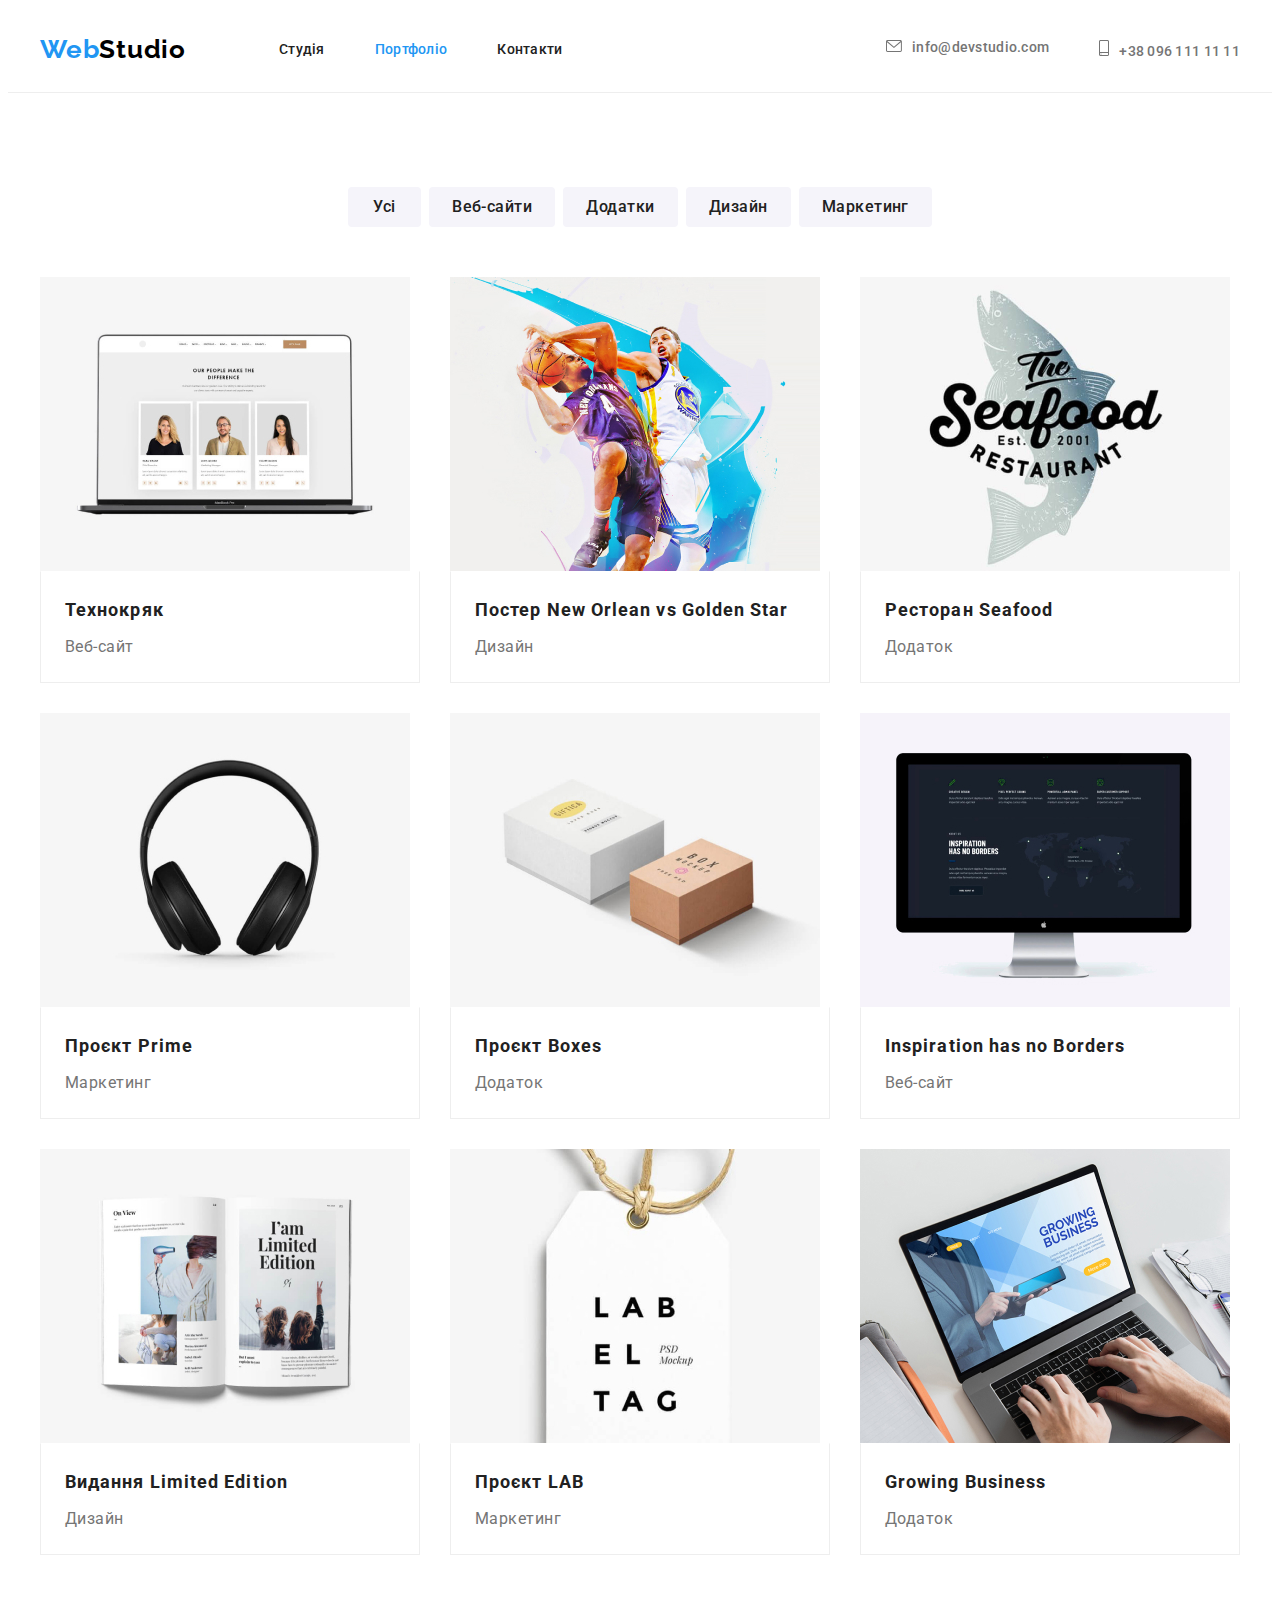
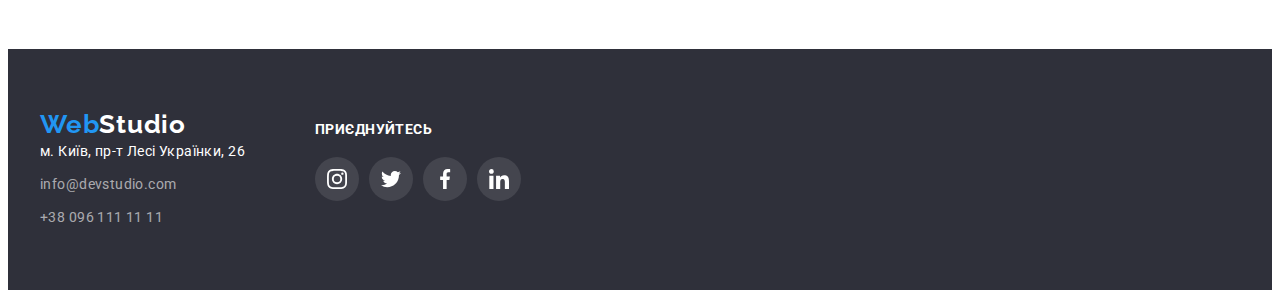
==== commit 94894a87: "страница портфолио" ====
--- a/portfolio.html
+++ b/portfolio.html
@@ -251,11 +251,13 @@
                   >м. Київ, пр-т Лесі Українки, 26</a
                 >
               </li>
+
               <li class="link footer-link">
                 <a href="mailto:info@devstudio.com" class="footer-link-mail"
                   >info@devstudio.com</a
                 >
               </li>
+
               <li class="link footer-link">
                 <a href="tel:+380961111111" class="footer-link-tel"
                   >+38 096 111 11 11</a
@@ -276,7 +278,7 @@
                 lang="en"
                 aria-label="instagram"
               >
-                <svg class="socials-icon" width="44" height="44">
+                <svg class="socials-icon" width="20" height="20">
                   <use href="./images/svg/icons.svg#icon-instagram-2"></use>
                 </svg>
               </a>
@@ -291,7 +293,7 @@
                 lang="en"
                 aria-label="twitter"
               >
-                <svg class="socials-icon" width="44" height="44">
+                <svg class="socials-icon" width="20" height="20">
                   <use href="./images/svg/icons.svg#icon-twitter-1"></use>
                 </svg>
               </a>
@@ -306,7 +308,7 @@
                 lang="en"
                 aria-label="facebook"
               >
-                <svg class="socials-icon" width="44" height="44">
+                <svg class="socials-icon" width="20" height="20">
                   <use href="./images/svg/icons.svg#icon-facebook-1"></use>
                 </svg>
               </a>
@@ -321,7 +323,7 @@
                 lang="en"
                 aria-label="linkedin"
               >
-                <svg class="socials-icon" width="44" height="44">
+                <svg class="socials-icon" width="20" height="20">
                   <use href="./images/svg/icons.svg#icon-linkedin-1"></use>
                 </svg>
               </a>
--- a/css/style.css
+++ b/css/style.css
@@ -467,33 +467,34 @@
 display: flex;
 justify-content: center;
 gap: 10px;
-padding: 0;
-margin: 0;
-list-style: none;
 }
 
 .socials-link {
-display: block;
-border: none;
+display: flex;
+align-items: center;
+justify-content: center;
+
 width: 44px;
 height: 44px;
+
+background-color: var(--background-color-header);
 color: var(--color-icon);
 border-radius: 50%;
 }
 
+.socials-icon {
+fill: currentColor;
+}
+
+/* .socials-link:hover .socials-icon,
+.socials-link:focus .socials-icon {
+color: var(--button-text-color);
+} */
+
 .socials-link:hover,
 .socials-link:focus {
+color: var(--button-text-color);
 background-color: var(--accent-color);
-}
-
-.socials-icon:hover,
-.socials-icon:hover {
-fill: var(--button-text-color);
-}
-
-.socials-icon  {
-padding: 12px;
-fill: currentColor;
 }
 
 /* Постійні клієнти */
@@ -653,14 +654,27 @@
 color: var(--button-text-color);
 }
 
+.network-list {
+display: flex;
+justify-content: center;
+gap: 10px;
+}
+
 .socials-link-footer {
-display: block;
-border: none;
+display: flex;
+align-items: center;
+justify-content: center;
+
 width: 44px;
 height: 44px;
-border-radius: 50%;
+
 background-color: rgba(255, 255, 255, 0.1);
 color: var(--button-text-color);
+border-radius: 50%;
+}
+
+.socials-icon {
+fill: currentColor;
 }
 
 .socials-link-footer:hover,
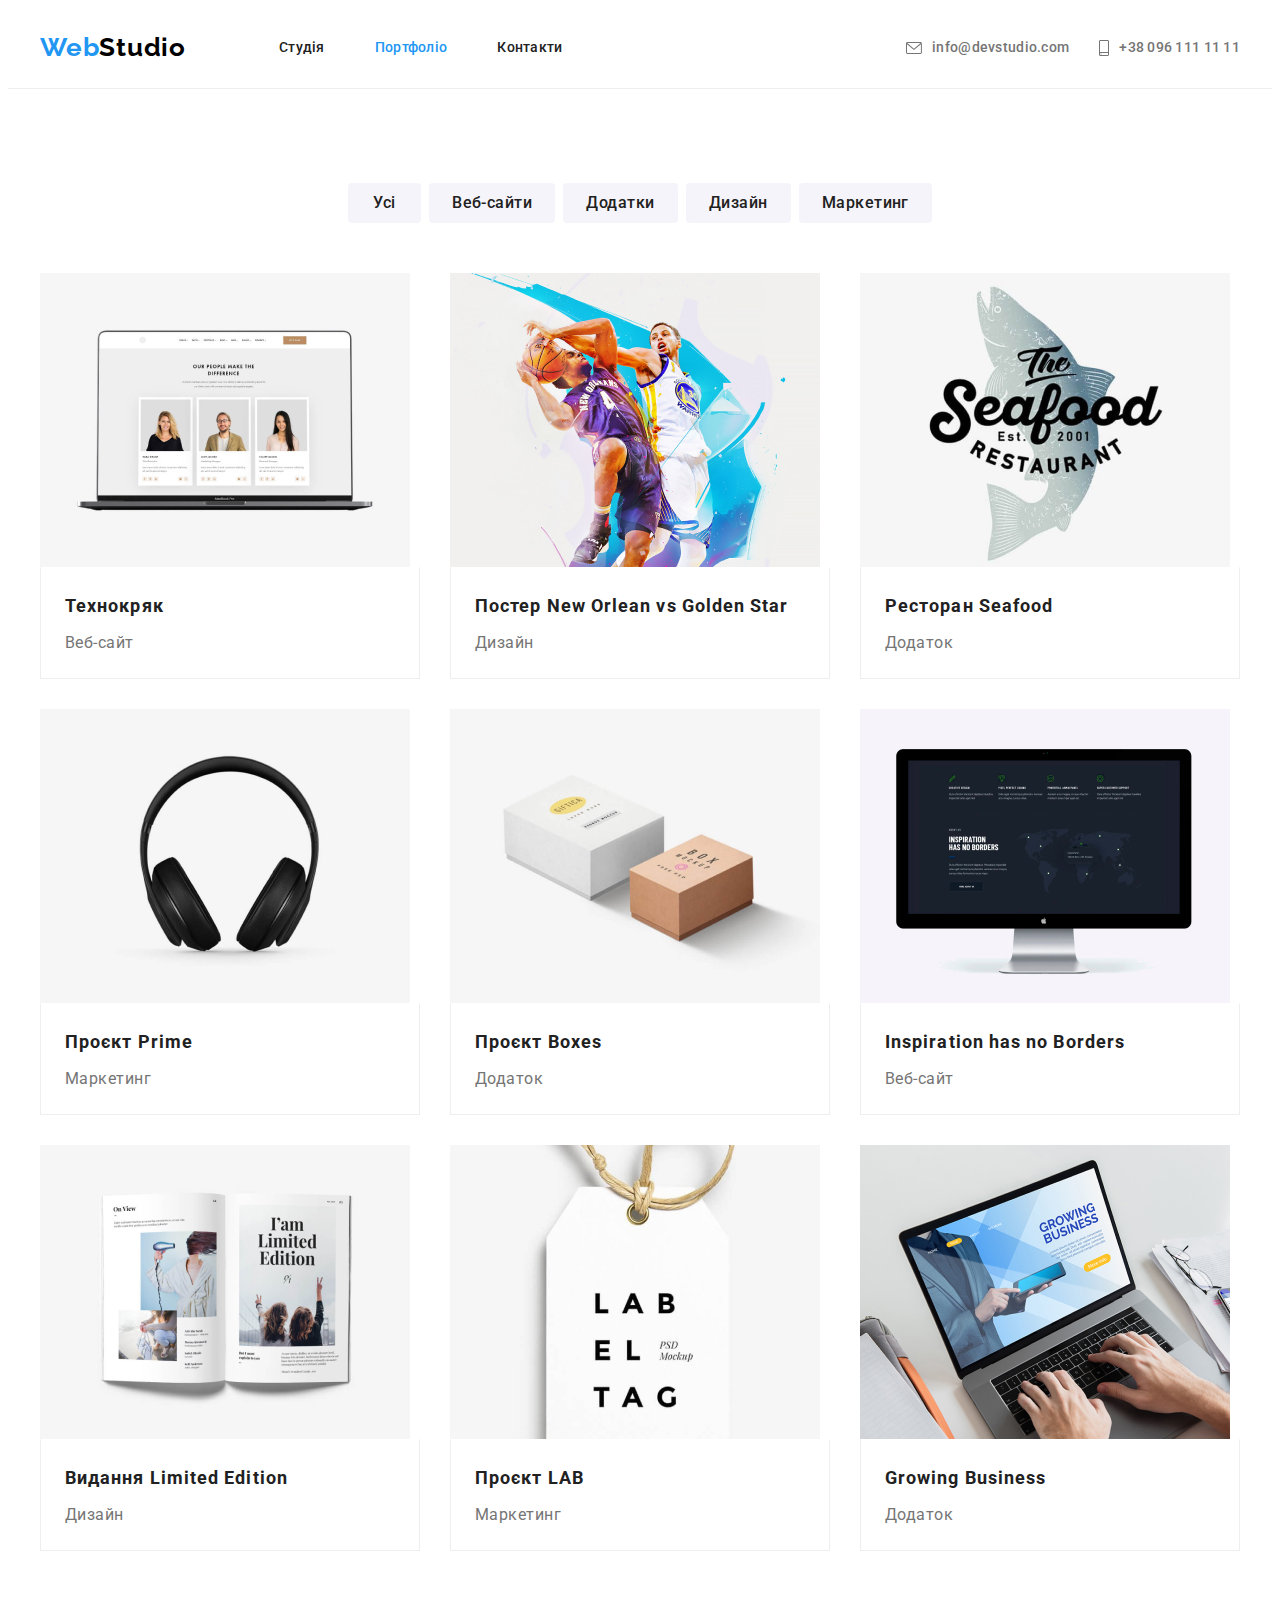
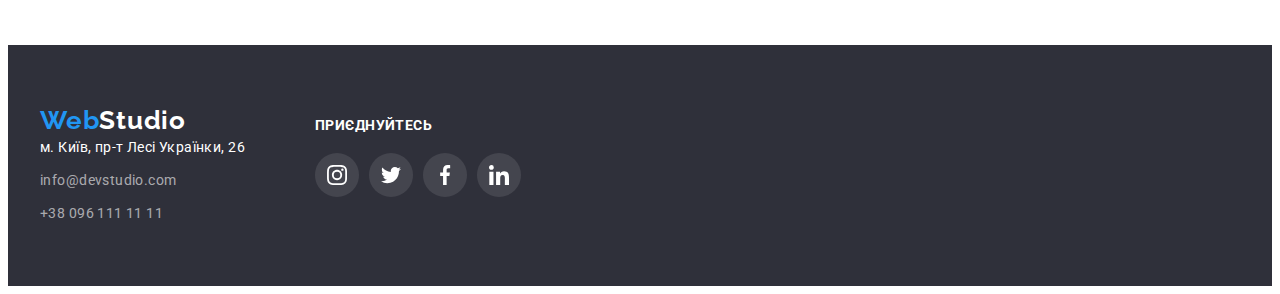
==== commit 49301b80: "правка хедер" ====
--- a/portfolio.html
+++ b/portfolio.html
@@ -60,20 +60,26 @@
         <div class="box-nav">
           <ul class="auth-nav list">
             <li class="link link-mail">
-              <a href="mailto:info@devstudio.com" class="auth-link-mail"
-                ><span class="envelope">
-                  <svg class="mail-icon" widht="16" height="12">
-                    <use href="./images/svg/icons.svg#icon-envelope"></use>
-                  </svg> </span
+              <a
+                class="auth-link-mail"
+                href="mailto:info@devstudio.com"
+                lang="en"
+                aria-label="mail"
+              >
+                <svg class="mail-icon" widht="16" height="12">
+                  <use href="./images/svg/icons.svg#icon-envelope"></use></svg
                 >info@devstudio.com</a
               >
             </li>
             <li class="link link-tel">
-              <a href="tel:+380961111111" class="auth-link-tel"
-                ><span class="smartphone">
-                  <svg class="tel-icon" widht="10" height="16">
-                    <use href="./images/svg/icons.svg#icon-smartphone"></use>
-                  </svg> </span
+              <a
+                class="auth-link-tel"
+                href="tel:+380961111111"
+                lang="en"
+                aria-label="tel"
+              >
+                <svg class="tel-icon" widht="10" height="16">
+                  <use href="./images/svg/icons.svg#icon-smartphone"></use></svg
                 >+38 096 111 11 11</a
               >
             </li>
--- a/css/style.css
+++ b/css/style.css
@@ -136,52 +136,32 @@
 }
 
 .nav-link {
-    display: block;
-    padding-top: 32px;
-    padding-bottom: 32px;
-
-    color: currentColor;
-    color: var(--title-text-color);
-
-    letter-spacing: 0.02em;
-    font-weight: 500;
-    font-size: 14px;
-    line-height: 1.14;
-    text-decoration: none;
-}
-.site-nav .nav-link:hover, 
-.site-nav .nav-link:focus {
-color: var(--accent-color);
-}
-
-.link-current {
 display: block;
 padding-top: 32px;
 padding-bottom: 32px;
 
 color: currentColor;
-color: var(--accent-color);
-    
+color: var(--title-text-color);
+
 letter-spacing: 0.02em;
 font-weight: 500;
 font-size: 14px;
 line-height: 1.14;
 text-decoration: none;
 }
-
-/* Авторизація */
-.auth-nav {
-display: flex;
-}
-
-.auth-link-mail {
+.site-nav .nav-link:hover, 
+.site-nav .nav-link:focus {
+color: var(--accent-color);
+}
+
+.link-current {
 display: block;
-margin-right: 50px;
 padding-top: 32px;
 padding-bottom: 32px;
 
-color: var(--primary-text-color);
-
+color: currentColor;
+color: var(--accent-color);
+    
 letter-spacing: 0.02em;
 font-weight: 500;
 font-size: 14px;
@@ -189,50 +169,65 @@
 text-decoration: none;
 }
 
-.envelope {
-display: inline-block;
-width: 16px;
-height: 12px;
-margin-right: 10px;
-}
-
-.mail-icon {
-width: 16px;
-fill: currentColor;
-}
-
-.smartphone {
-display: inline-block;
-width: 10px;
-height: 16px;
-margin-right: 10px;
-}
-
-.tel-icon {
-width: 10px;
-fill: currentColor;
-}
-
-.auth-link-mail:hover,
-.auth-link-mail:focus {
-color: var(--accent-color);
-fill: var(--accent-color);
-}
-
-.auth-link-tel {
-display: block;
+/* Авторизація */
+.auth-nav {
+display: flex;
+justify-content: center;
+}
+
+.auth-link-mail {
+display: flex;
+align-items: center;
+justify-content: center;
+
 padding-top: 32px;
 padding-bottom: 32px;
-
-color: currentColor;
+margin-right: 30px;
+
 color: var(--primary-text-color);
-    
+
 letter-spacing: 0.02em;
 font-weight: 500;
 font-size: 14px;
 line-height: 1.14;
 text-decoration: none;
 }
+
+.mail-icon {
+margin-right: 10px;
+width: 16px;
+fill: currentColor;
+}
+
+.auth-link-tel {
+display: flex;
+align-items: center;
+justify-content: center;
+
+padding-top: 32px;
+padding-bottom: 32px;
+
+color: var(--primary-text-color);
+    
+letter-spacing: 0.02em;
+font-weight: 500;
+font-size: 14px;
+line-height: 1.14;
+text-decoration: none;
+}
+
+.tel-icon {
+margin-right: 10px;
+width: 10px;
+fill: currentColor;
+}
+
+.auth-link-mail:hover,
+.auth-link-mail:focus {
+color: var(--accent-color);
+fill: var(--accent-color);
+}
+
 .auth-link-tel:hover,
 .auth-link-tel:focus {
 color: var(--accent-color);
@@ -522,8 +517,22 @@
 flex-basis: calc((100% - var(--indent) * (var(--items) - 1)) / var(--items));
 }
 
+
+
+
+
+
+
+
+
+
+
+
 .clients-link {
-display: block;
+display: flex;
+align-items: center;
+justify-content: center;
+
 height: 92px;
 width: 170px;
 background-color: var(--background-color-page);
@@ -534,17 +543,12 @@
 
 .clients-icon {
 fill: currentColor;
-padding: 16px 32px;
 }
 
 .clients-link:hover,
 .clients-link:focus {
+color: var(--accent-color);
 border: 1px solid var(--accent-color);
-}
-
-.clients-icon:hover,
-.clients-icon:hover {
-fill: var(--accent-color);
 }
 
 /* Footer */
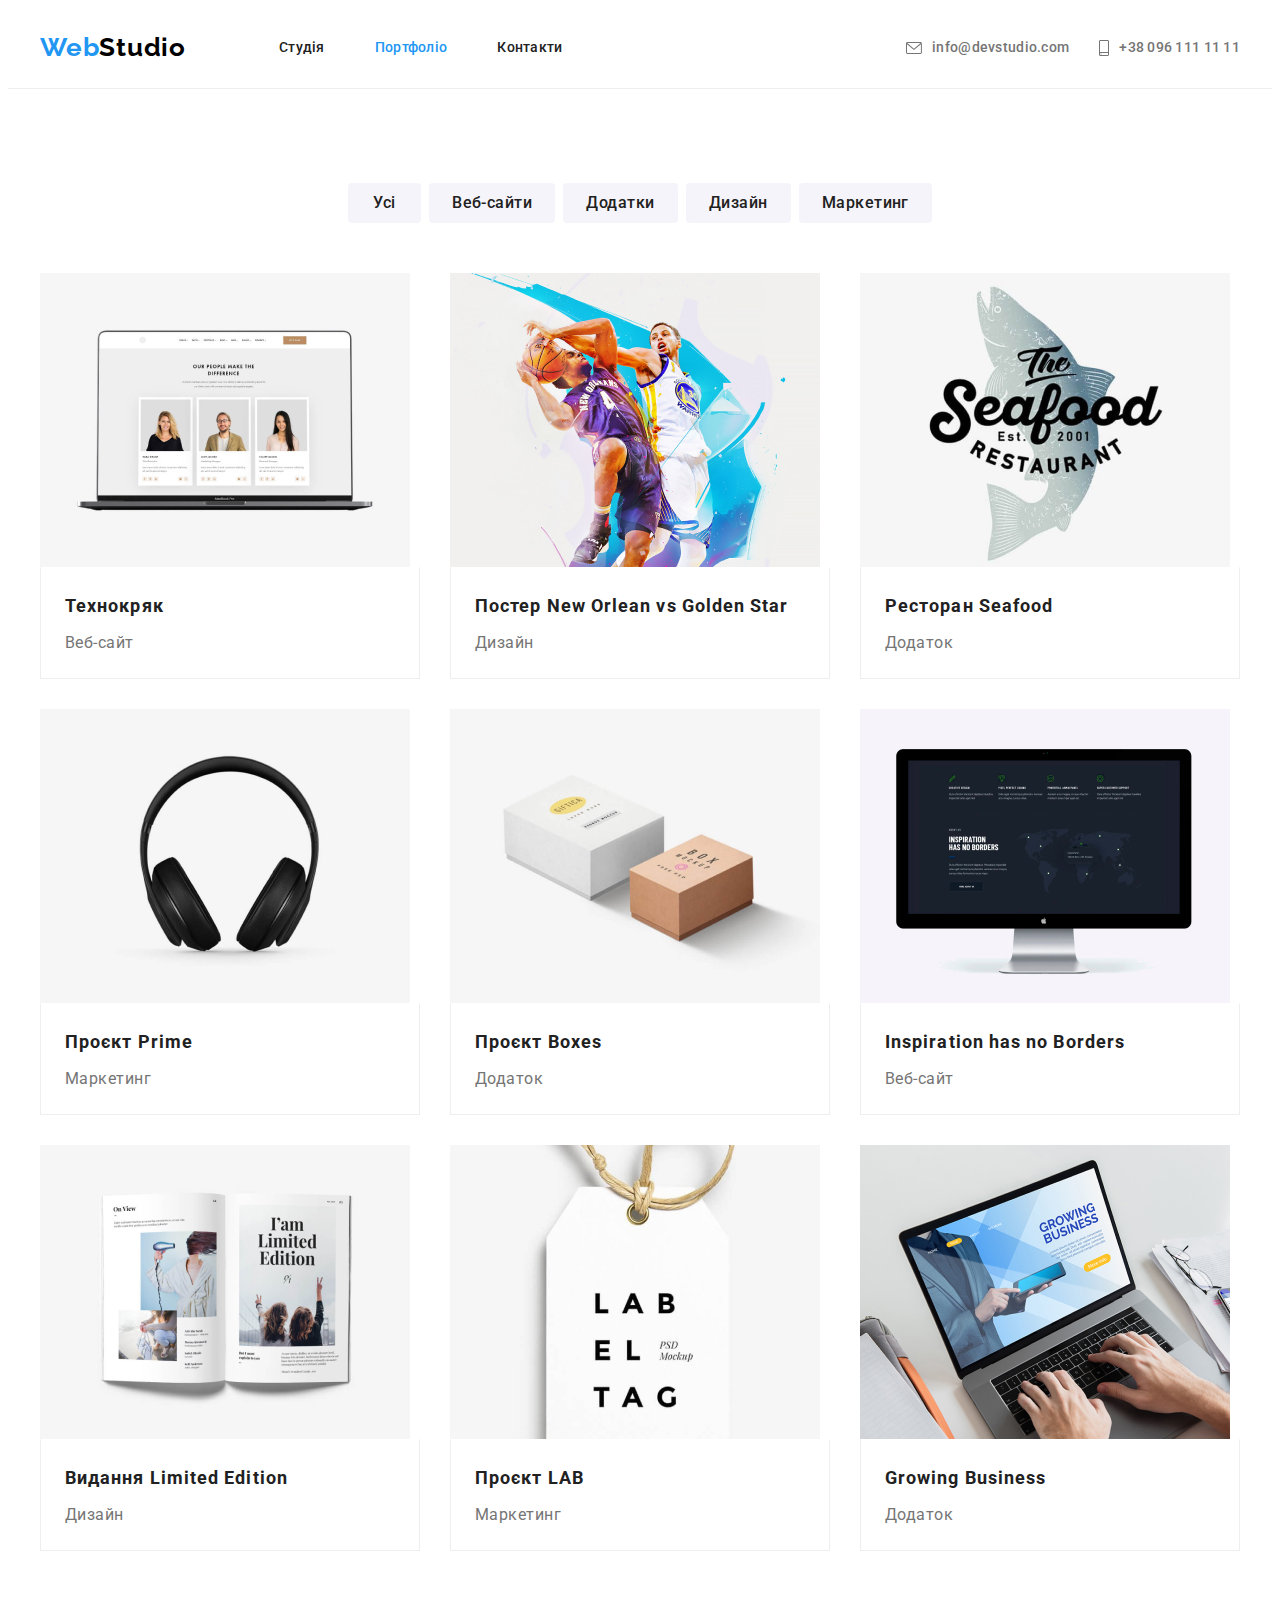
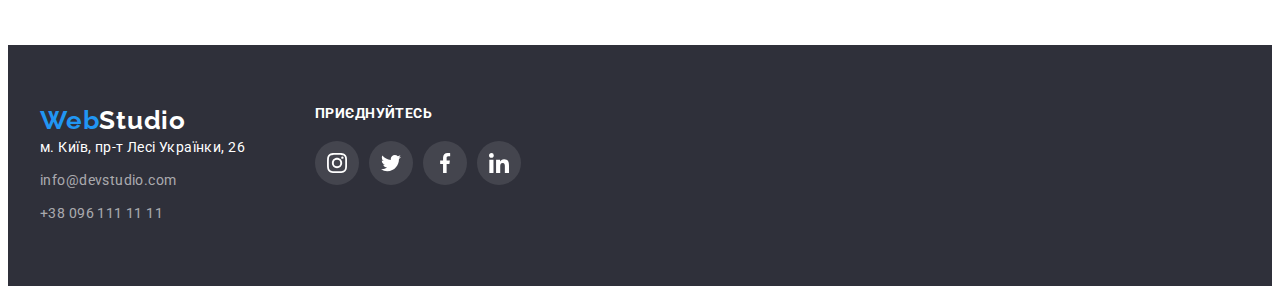
==== commit 531cba01: "правки дз4" ====
--- a/portfolio.html
+++ b/portfolio.html
@@ -108,7 +108,7 @@
           </ul>
           <ul class="projects list">
             <li class="projects-list">
-              <a href="" class="link"
+              <a href="" class="link projects-link"
                 ><img
                   src="./images/portfolio/img.jpg"
                   alt="відкритий ноутбук"
@@ -122,7 +122,7 @@
               </a>
             </li>
             <li class="projects-list">
-              <a href="" class="link"
+              <a href="" class="link projects-link"
                 ><img
                   src="./images/portfolio/img1.jpg"
                   alt="два баскетболіста"
@@ -138,7 +138,7 @@
               >
             </li>
             <li class="projects-list">
-              <a href="" class="link">
+              <a href="" class="link projects-link">
                 <img
                   src="./images/portfolio/img2.jpg"
                   alt="logo ресторана Seafood"
@@ -152,7 +152,7 @@
               >
             </li>
             <li class="projects-list">
-              <a href="" class="link">
+              <a href="" class="link projects-link">
                 <img
                   src="./images/portfolio/img3.jpg"
                   alt="навушники"
@@ -166,7 +166,7 @@
               >
             </li>
             <li class="projects-list">
-              <a href="" class="link">
+              <a href="" class="link projects-link">
                 <img
                   src="./images/portfolio/img4.jpg"
                   alt="дві коробки"
@@ -180,7 +180,7 @@
               >
             </li>
             <li class="projects-list">
-              <a href="" class="link">
+              <a href="" class="link projects-link">
                 <img
                   src="./images/portfolio/img5.jpg"
                   alt="Монітор"
@@ -196,7 +196,7 @@
               >
             </li>
             <li class="projects-list">
-              <a href="" class="link">
+              <a href="" class="link projects-link">
                 <img
                   src="./images/portfolio/img6.jpg"
                   alt="відкрита книга"
@@ -210,7 +210,7 @@
               >
             </li>
             <li class="projects-list">
-              <a href="" class="link">
+              <a href="" class="link projects-link">
                 <img
                   src="./images/portfolio/img7.jpg"
                   alt="лейбл LAB"
@@ -224,7 +224,7 @@
               >
             </li>
             <li class="projects-list">
-              <a href="" class="link">
+              <a href="" class="link projects-link">
                 <img
                   src="./images/portfolio/img8.jpg"
                   alt="людина працює за ноутбуком"
--- a/css/style.css
+++ b/css/style.css
@@ -180,6 +180,7 @@
 align-items: center;
 justify-content: center;
 
+gap: 10px;
 padding-top: 32px;
 padding-bottom: 32px;
 margin-right: 30px;
@@ -194,7 +195,6 @@
 }
 
 .mail-icon {
-margin-right: 10px;
 width: 16px;
 fill: currentColor;
 }
@@ -204,6 +204,7 @@
 align-items: center;
 justify-content: center;
 
+gap: 10px;
 padding-top: 32px;
 padding-bottom: 32px;
 
@@ -217,7 +218,6 @@
 }
 
 .tel-icon {
-margin-right: 10px;
 width: 10px;
 fill: currentColor;
 }
@@ -349,16 +349,16 @@
 } */
 
 .box-icon-features {
+display: flex;
+align-items: center;
+justify-content: center;
+
 background: var(--secondary-background-color-pag);
 border-radius: 4px;
 height: 120px;
 margin-bottom: 30px;
 }
 
-.features-icon {
-margin: 25px 100px;
-}
-
 .features-title {
 margin-bottom: 10px;
 
@@ -436,6 +436,8 @@
 width: 270px;
 padding-top: 30px;
 padding-bottom: 30px;
+padding-left: 10px;
+padding-right: 10px;
 text-align: center;
 }
 
@@ -517,17 +519,6 @@
 flex-basis: calc((100% - var(--indent) * (var(--items) - 1)) / var(--items));
 }
 
-
-
-
-
-
-
-
-
-
-
-
 .clients-link {
 display: flex;
 align-items: center;
@@ -535,7 +526,6 @@
 
 height: 92px;
 width: 170px;
-background-color: var(--background-color-page);
 border: 1px solid rgba(175, 177, 184, 1);
 border-radius: 4px;
 color: var(--color-icon);
@@ -559,10 +549,14 @@
     background-color: var(--background-color-footer); 
 }
 /* Логотип Footer */
+.box-logo {
+margin-bottom: 20px;
+}
+
 .footer-logo {
     color: currentColor;
     color: var(--accent-color);
-    
+
     font-family: Raleway, sans-serif;
     letter-spacing: 0.03em;
     font-weight: 700;
@@ -644,8 +638,8 @@
 }
 
 .box-footer-icon {
+align-items: baseline;
 margin-left: 70px;
-margin-top: 12px;
 }
 
 .footer-title {
@@ -740,8 +734,12 @@
     margin-right: 0;
 }
 
-.projects-list:hover, 
-.projects-list:focus {
+.projects-link {
+display: block;
+}
+
+.projects-link:hover, 
+.projects-link:focus {
 box-shadow: 0px 1px 1px rgba(0, 0, 0, 0.12), 0px 4px 4px rgba(0, 0, 0, 0.06), 1px 4px 6px rgba(0, 0, 0, 0.16);
 }
 
